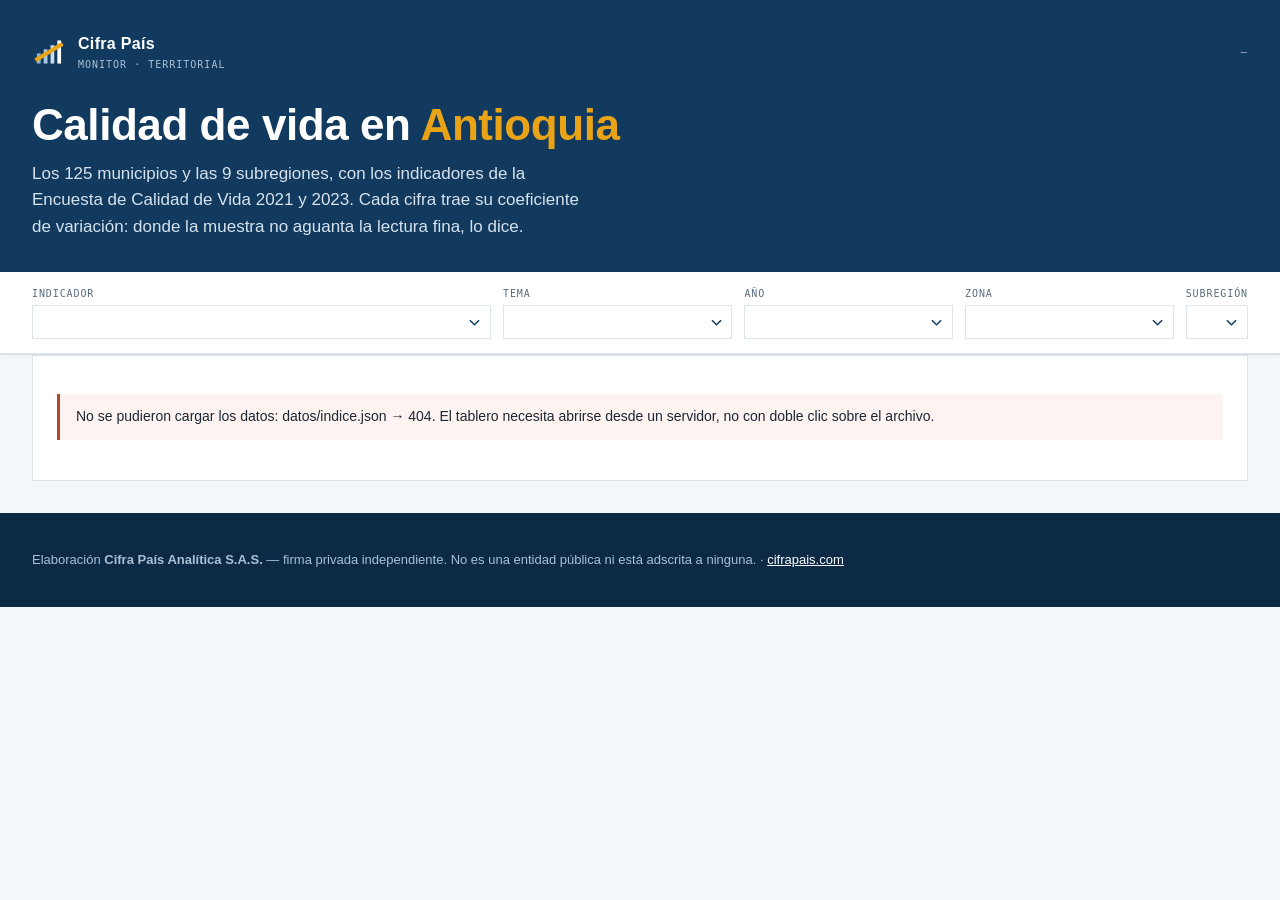
==== monitor/Territorio/index.html @ 0c658061 "Tablero territorial de Antioquia: estructura, estilos y logica" ====
<!doctype html>
<html lang="es">
<head>
<meta charset="utf-8">
<meta name="viewport" content="width=device-width, initial-scale=1">

<title>Cifra País Monitor · Calidad de vida en Antioquia</title>
<meta name="description" content="Encuesta de Calidad de Vida 2021 y 2023 para los 125 municipios y las 9 subregiones de Antioquia, con población, PIB per cápita e Índice de Ciudades Modernas. Mapa, ranking y comparador.">
<meta name="author" content="Cifra País Analítica S.A.S.">
<meta name="theme-color" content="#113A5E">

<meta property="og:site_name" content="Cifra País">
<meta property="og:title" content="Calidad de vida en Antioquia · Cifra País Monitor">
<meta property="og:description" content="1.252 indicadores de la ECV para los 125 municipios de Antioquia, comparables por subregión, con PIB per cápita e ICM.">
<meta property="og:type" content="website">
<meta property="og:url" content="https://cifrapais.com/monitor/Territorio/">
<meta name="twitter:card" content="summary_large_image">

<link rel="icon" href="../../assets/img/favicon.svg" type="image/svg+xml">
<link rel="stylesheet" href="estilos.css?v=1.0.0">
</head>
<body>

<!-- ══ Cabecera ═══════════════════════════════════════════════════════════ -->
<header class="cabeza">
  <div class="envoltura">
    <div class="cabeza__reja">
      <a class="marca" href="https://cifrapais.com/">
        <svg class="marca__simbolo" viewBox="0 0 100 100" aria-hidden="true" focusable="false">
          <g stroke-linecap="butt">
            <line x1="20" y1="84" x2="20" y2="54" stroke="#8FB4D6" stroke-width="11"/>
            <line x1="40" y1="84" x2="40" y2="42" stroke="#A9C8E4" stroke-width="11"/>
            <line x1="60" y1="84" x2="60" y2="30" stroke="#C9DDEF" stroke-width="11"/>
            <line x1="80" y1="84" x2="80" y2="16" stroke="#FFFFFF" stroke-width="11"/>
            <line x1="10" y1="74" x2="90" y2="26" stroke="#E8A317" stroke-width="12"/>
          </g>
        </svg>
        <span>
          <span class="marca__nombre" translate="no">Cifra País</span>
          <span class="marca__desc">Monitor · Territorial</span>
        </span>
      </a>
      <p class="cabeza__corte" id="corte">—</p>
    </div>

    <h1 class="cabeza__titulo">Calidad de vida en <b>Antioquia</b></h1>
    <p class="cabeza__bajada">
      Los 125 municipios y las 9 subregiones, con los indicadores de la Encuesta
      de Calidad de Vida 2021 y 2023. Cada cifra trae su coeficiente de
      variación: donde la muestra no aguanta la lectura fina, lo dice.
    </p>
  </div>
</header>

<!-- ══ Controles globales ═════════════════════════════════════════════════
     Un solo juego de controles para todas las vistas: el indicador que se elige
     acá es el que pinta el mapa, ordena el ranking y alimenta la comparación.
     Evita tener que reconfigurar cada pestaña por separado.               ══ -->
<div class="controles">
  <div class="envoltura">
    <div class="controles__reja">

      <div class="campo">
        <label class="campo__rotulo" for="c-indicador">Indicador</label>
        <select class="campo__control" id="c-indicador"></select>
      </div>

      <div class="campo">
        <label class="campo__rotulo" for="c-tema">Tema</label>
        <select class="campo__control" id="c-tema"></select>
      </div>

      <div class="campo">
        <label class="campo__rotulo" for="c-anio">Año</label>
        <select class="campo__control" id="c-anio"></select>
      </div>

      <div class="campo">
        <label class="campo__rotulo" for="c-zona">Zona</label>
        <select class="campo__control" id="c-zona"></select>
      </div>

      <div class="campo">
        <label class="campo__rotulo" for="c-sub">Subregión</label>
        <select class="campo__control" id="c-sub"></select>
      </div>

    </div>
  </div>
</div>

<!-- ══ Pestañas ═══════════════════════════════════════════════════════════ -->
<nav class="pestanas" aria-label="Vistas del tablero">
  <div class="envoltura">
    <ul class="pestanas__lista" id="pestanas" role="tablist"></ul>
  </div>
</nav>

<main class="envoltura">

  <!-- ── Resumen ─────────────────────────────────────────────────────────── -->
  <section class="panel" id="p-resumen" role="tabpanel" aria-labelledby="t-resumen">
    <div class="reja3" id="resumen-kpis"></div>
    <div class="tarjeta" style="margin-top:1rem">
      <h2 class="tarjeta__titulo" id="resumen-titulo">—</h2>
      <p class="tarjeta__nota" id="resumen-nota">—</p>
      <div id="resumen-extremos" class="reja3"></div>
      <p class="fuente" id="resumen-fuente"></p>
    </div>
  </section>

  <!-- ── Mapa ────────────────────────────────────────────────────────────── -->
  <section class="panel" id="p-mapa" role="tabpanel" aria-labelledby="t-mapa" hidden>
    <div class="reja2">
      <div class="tarjeta">
        <h2 class="tarjeta__titulo" id="mapa-titulo">—</h2>
        <p class="tarjeta__nota">Pasá el cursor por un municipio para ver su cifra; hacé clic para llevarlo a la comparación.</p>
        <div id="mapa-lienzo"></div>
        <div class="escala">
          <span id="escala-min">—</span>
          <svg class="escala__barra" id="escala-barra" viewBox="0 0 100 10" preserveAspectRatio="none" aria-hidden="true"></svg>
          <span id="escala-max">—</span>
        </div>
        <p class="fuente" id="mapa-fuente"></p>
      </div>
      <div class="tarjeta">
        <h2 class="tarjeta__titulo">Ranking</h2>
        <p class="tarjeta__nota">De mayor a menor.</p>
        <div class="tabla-caja" id="mapa-ranking"></div>
      </div>
    </div>
  </section>

  <!-- ── Ranking completo ────────────────────────────────────────────────── -->
  <section class="panel" id="p-ranking" role="tabpanel" aria-labelledby="t-ranking" hidden>
    <div class="tarjeta">
      <h2 class="tarjeta__titulo">Tabla municipal</h2>
      <p class="tarjeta__nota">Clic en un encabezado para ordenar. Δ = diferencia frente al total departamental. CV = coeficiente de variación; por encima de 15 % la cifra no admite lectura fina.</p>
      <div class="tabla-caja" id="tabla-ranking"></div>
      <p class="fuente" id="ranking-fuente"></p>
    </div>
  </section>

  <!-- ── Comparar ────────────────────────────────────────────────────────── -->
  <section class="panel" id="p-comparar" role="tabpanel" aria-labelledby="t-comparar" hidden>
    <div class="tarjeta">
      <h2 class="tarjeta__titulo">Comparar territorios</h2>
      <p class="tarjeta__nota">Agregá municipios, subregiones o el departamento: vas a ver el mismo indicador en todos, con las dos ondas de la encuesta cuando el indicador existe en ambas.</p>
      <div class="campo" style="max-width:420px;margin-bottom:1rem">
        <label class="campo__rotulo" for="c-agregar">Agregar territorio</label>
        <select class="campo__control" id="c-agregar"></select>
      </div>
      <div class="pastillas" id="comparar-pastillas"></div>
      <div id="comparar-lienzo"></div>
      <p class="fuente" id="comparar-fuente"></p>
    </div>
  </section>

  <!-- ── Subregiones ─────────────────────────────────────────────────────── -->
  <section class="panel" id="p-subregiones" role="tabpanel" aria-labelledby="t-subregiones" hidden>
    <div class="tarjeta">
      <h2 class="tarjeta__titulo">Las nueve subregiones</h2>
      <p class="tarjeta__nota">Cifra publicada por la encuesta para cada subregión, no un promedio de sus municipios: promediarlos sin ponderar por población daría un número que no existe.</p>
      <div id="sub-lienzo"></div>
      <div class="tabla-caja" id="sub-tabla" style="margin-top:1rem"></div>
      <p class="fuente" id="sub-fuente"></p>
    </div>
  </section>

  <!-- ── Dispersión ──────────────────────────────────────────────────────── -->
  <section class="panel" id="p-dispersion" role="tabpanel" aria-labelledby="t-dispersion" hidden>
    <div class="tarjeta">
      <h2 class="tarjeta__titulo">Dos indicadores a la vez</h2>
      <p class="tarjeta__nota">Cada punto es un municipio, coloreado por subregión. Que dos indicadores se muevan juntos no dice cuál causa al otro.</p>
      <div class="campo" style="max-width:520px;margin-bottom:1rem">
        <label class="campo__rotulo" for="c-eje-y">Indicador del eje vertical</label>
        <select class="campo__control" id="c-eje-y"></select>
      </div>
      <div id="disp-lienzo"></div>
      <p class="fuente" id="disp-fuente"></p>
    </div>
  </section>

  <!-- ── Contexto: población, PIB per cápita, ICM ────────────────────────── -->
  <section class="panel" id="p-contexto" role="tabpanel" aria-labelledby="t-contexto" hidden>
    <div class="tarjeta">
      <h2 class="tarjeta__titulo">Población, PIB per cápita e Índice de Ciudades Modernas</h2>
      <p class="tarjeta__nota">Series municipales independientes de la encuesta. El valor agregado del DANE va a precios corrientes: entre dos años distintos, parte de la diferencia es inflación.</p>
      <div class="campo" style="max-width:340px;margin-bottom:1rem">
        <label class="campo__rotulo" for="c-serie">Serie</label>
        <select class="campo__control" id="c-serie">
          <option value="pc">PIB per cápita (COP corrientes)</option>
          <option value="pob">Población</option>
          <option value="icm">ICM · índice general</option>
          <option value="pcc">ICM · productividad y competitividad</option>
          <option value="gpi">ICM · gobernanza y participación</option>
          <option value="eis">ICM · equidad e inclusión social</option>
        </select>
      </div>
      <div id="ctx-lienzo"></div>
      <div class="tabla-caja" id="ctx-tabla" style="margin-top:1rem"></div>
      <p class="fuente" id="ctx-fuente"></p>
    </div>
  </section>

  <!-- ── Ficha municipal ─────────────────────────────────────────────────── -->
  <section class="panel" id="p-ficha" role="tabpanel" aria-labelledby="t-ficha" hidden>
    <div class="tarjeta">
      <div class="campo" style="max-width:380px;margin-bottom:1rem">
        <label class="campo__rotulo" for="c-ficha">Municipio</label>
        <select class="campo__control" id="c-ficha"></select>
      </div>
      <div id="ficha-lienzo"></div>
    </div>
  </section>

  <!-- ── Explorador ──────────────────────────────────────────────────────── -->
  <section class="panel" id="p-explorar" role="tabpanel" aria-labelledby="t-explorar" hidden>
    <div class="tarjeta">
      <h2 class="tarjeta__titulo" id="explorar-titulo">Todos los indicadores</h2>
      <p class="tarjeta__nota">Buscá por nombre y elegí uno para llevarlo al mapa y al ranking.</p>
      <div class="campo" style="max-width:520px;margin-bottom:1rem">
        <label class="campo__rotulo" for="c-buscar">Buscar indicador</label>
        <input class="campo__control" id="c-buscar" type="search" autocomplete="off"
               placeholder="informalidad, agua potable, analfabetismo…">
      </div>
      <div class="tabla-caja" id="explorar-tabla"></div>
    </div>
  </section>

  <!-- ── Metodología ─────────────────────────────────────────────────────── -->
  <section class="panel" id="p-metodo" role="tabpanel" aria-labelledby="t-metodo" hidden>
    <div class="tarjeta prosa">
      <h2 class="tarjeta__titulo">De dónde sale cada cifra</h2>
      <div id="metodo-fuentes"></div>

      <h3>Qué se puede comparar y qué no</h3>
      <ul>
        <li><b>Entre municipios, dentro del mismo año:</b> sí. Es la comparación para la que la encuesta fue diseñada.</li>
        <li><b>Entre 2021 y 2023:</b> solo en los <b id="metodo-comunes">—</b> indicadores que aparecen en las dos ondas. El selector de año avisa cuando un indicador existe en un solo año.</li>
        <li><b>Entre municipio y subregión:</b> sí, pero la cifra subregional es la que publica la encuesta, no el promedio de sus municipios.</li>
        <li><b>PIB per cápita entre años:</b> con cuidado. El valor agregado del DANE va a precios corrientes, así que el crecimiento incluye inflación.</li>
      </ul>

      <h3>El coeficiente de variación</h3>
      <p>
        La ECV es una encuesta por muestreo, no un censo. El coeficiente de
        variación mide cuánto se movería la cifra si se repitiera el ejercicio
        con otra muestra. Se muestra al lado de cada dato y por encima del 15 %
        aparece en rojo: ahí el número sirve para ver un orden de magnitud, no
        para afirmar que un municipio superó a otro por dos décimas.
      </p>

      <h3>Cómo se armó el mapa</h3>
      <p>
        La geometría es el Marco Geoestadístico Nacional del DANE, simplificada
        para que pese 68 KB. La asignación de cada municipio a su subregión sale
        del Anuario Estadístico de la Gobernación de Antioquia: 10 municipios en
        el Valle de Aburrá, 6 en Bajo Cauca, 6 en Magdalena Medio, 10 en
        Nordeste, 17 en Norte, 19 en Occidente, 23 en Oriente, 23 en Suroeste y
        11 en Urabá. La encuesta llama «Área Metropolitana» al Valle de Aburrá;
        son los mismos diez municipios.
      </p>

      <h3>Qué quedó fuera</h3>
      <p>
        La encuesta publica también cortes por zona (25), provincia (6) y comunas
        de Medellín. No se cargaron acá para no mezclar niveles territoriales que
        no son comparables entre sí. Están en la fuente original.
      </p>
    </div>
  </section>

</main>

<div class="globo" id="globo" hidden role="status"></div>

<footer class="pie">
  <div class="envoltura">
    <p>
      Elaboración <b>Cifra País Analítica S.A.S.</b> — firma privada
      independiente. No es una entidad pública ni está adscrita a ninguna.
      · <a href="https://cifrapais.com/">cifrapais.com</a>
    </p>
  </div>
</footer>

<noscript>
  <div class="envoltura">
    <p class="aviso">Este tablero necesita JavaScript para dibujar el mapa y las
    tablas. Los datos están en archivos JSON dentro de esta misma carpeta y se
    pueden descargar directamente.</p>
  </div>
</noscript>

<script src="app.js?v=1.0.0" defer></script>
</body>
</html>
---- monitor/Territorio/estilos.css ----
/* ===========================================================================
   CIFRA PAÍS · Tablero territorial de Antioquia
   Paleta y tipografía del manual de marca. Sin dependencias externas: el mapa
   y las gráficas se dibujan en SVG con la API del navegador.
   =========================================================================== */

:root{
  --registro:#113A5E;      /* Azul Registro   */
  --profundo:#0C2A45;      /* fondo oscuro    */
  --cifra:#E8A317;         /* Amarillo Cifra  */
  --papel:#FFFFFF;
  --niebla:#F4F7FA;
  --linea:#DDE5EC;
  --texto:#1B2733;
  --suave:#5A6B7C;
  --claro:#A9C0D6;
  --alerta:#B4472E;
  --mono:"Courier Prime",ui-monospace,"SF Mono",Menlo,Consolas,monospace;
  --letra:"Helvetica Neue",Helvetica,"Nimbus Sans",Inter,Arial,sans-serif;
}

*,*::before,*::after{box-sizing:border-box}
html{-webkit-text-size-adjust:100%}
body{
  margin:0;background:var(--niebla);color:var(--texto);
  font-family:var(--letra);font-size:16px;line-height:1.55;
}
h1,h2,h3,h4{margin:0;line-height:1.15;letter-spacing:-0.01em}
a{color:var(--registro)}

.envoltura{max-width:1400px;margin:0 auto;padding:0 clamp(1rem,3vw,2rem)}

/* ── Cabecera ────────────────────────────────────────────────────────────── */
.cabeza{background:var(--registro);color:#FFF;padding:clamp(1.25rem,3vw,2rem) 0}
.cabeza__reja{display:flex;flex-wrap:wrap;gap:1rem;align-items:flex-start;justify-content:space-between}
.marca{display:flex;align-items:center;gap:0.75rem;text-decoration:none;color:#FFF}
.marca__simbolo{width:34px;height:34px;flex:none}
.marca__nombre{display:block;font-weight:700;letter-spacing:0.02em}
.marca__desc{display:block;font-family:var(--mono);font-size:0.625rem;letter-spacing:0.1em;
  text-transform:uppercase;color:var(--claro)}
.cabeza__corte{font-family:var(--mono);font-size:0.6875rem;letter-spacing:0.08em;
  text-transform:uppercase;color:var(--claro);text-align:right}
.cabeza__titulo{margin-top:clamp(1rem,2.5vw,1.75rem);font-size:clamp(1.75rem,4vw,2.75rem);font-weight:700}
.cabeza__titulo b{color:var(--cifra);font-weight:700}
.cabeza__bajada{margin:0.625rem 0 0;max-width:60ch;color:#D6E3EE;font-size:clamp(0.9375rem,1.4vw,1.0625rem)}

/* ── Controles globales ──────────────────────────────────────────────────── */
.controles{background:var(--papel);border-bottom:1px solid var(--linea);
  position:sticky;top:0;z-index:20;box-shadow:0 1px 3px rgba(17,58,94,.06)}
.controles__reja{display:grid;gap:0.75rem;padding:0.875rem 0;
  grid-template-columns:minmax(0,1fr);align-items:end}
@media(min-width:860px){
  .controles__reja{grid-template-columns:minmax(0,2.2fr) minmax(0,1.1fr) minmax(0,1fr) minmax(0,1fr) auto}
}
.campo{min-width:0}
.campo__rotulo{display:block;margin-bottom:0.25rem;font-family:var(--mono);font-size:0.625rem;
  letter-spacing:0.09em;text-transform:uppercase;color:var(--suave)}
.campo__control{
  width:100%;padding:0.5rem 0.625rem;border:1px solid var(--linea);border-radius:0;
  background:var(--papel);color:var(--texto);font-family:var(--letra);font-size:0.875rem;
}
.campo__control:focus-visible{outline:2px solid var(--cifra);outline-offset:1px;border-color:var(--registro)}
select.campo__control{appearance:none;
  background-image:url("data:image/svg+xml,%3Csvg xmlns='http://www.w3.org/2000/svg' viewBox='0 0 12 8'%3E%3Cpath d='M1 1.5 6 6.5l5-5' fill='none' stroke='%23113A5E' stroke-width='1.6'/%3E%3C/svg%3E");
  background-repeat:no-repeat;background-position:right 0.6rem center;background-size:0.7rem;padding-right:1.9rem}

.boton{
  padding:0.5rem 0.875rem;border:1px solid var(--registro);background:var(--registro);color:#FFF;
  font-family:var(--letra);font-size:0.8125rem;font-weight:500;cursor:pointer;white-space:nowrap;
}
.boton:hover{background:#0E3050}
.boton--claro{background:transparent;color:var(--registro)}
.boton--claro:hover{background:var(--niebla)}
.boton:focus-visible{outline:2px solid var(--cifra);outline-offset:2px}

/* ── Pestañas ────────────────────────────────────────────────────────────── */
.pestanas{background:var(--papel);border-bottom:1px solid var(--linea);overflow-x:auto;
  scrollbar-width:thin}
.pestanas__lista{display:flex;gap:0;margin:0;padding:0;list-style:none;min-width:max-content}
.pestana{
  padding:0.75rem 1rem;border:0;border-bottom:3px solid transparent;background:transparent;
  color:var(--suave);font-family:var(--letra);font-size:0.875rem;font-weight:500;cursor:pointer;
}
.pestana:hover{color:var(--registro);background:var(--niebla)}
.pestana[aria-selected="true"]{color:var(--registro);border-bottom-color:var(--cifra);font-weight:700}
.pestana:focus-visible{outline:2px solid var(--cifra);outline-offset:-2px}

/* ── Paneles ─────────────────────────────────────────────────────────────── */
.panel{padding:clamp(1.25rem,3vw,2rem) 0}
.panel[hidden]{display:none}
.tarjeta{background:var(--papel);border:1px solid var(--linea);padding:clamp(1rem,2vw,1.5rem)}
.tarjeta+.tarjeta{margin-top:1rem}
.tarjeta__titulo{font-size:1.0625rem;font-weight:700;margin-bottom:0.25rem}
.tarjeta__nota{font-size:0.8125rem;color:var(--suave);margin:0 0 1rem}

.reja2{display:grid;gap:1rem;grid-template-columns:minmax(0,1fr)}
@media(min-width:960px){.reja2{grid-template-columns:minmax(0,1.35fr) minmax(0,1fr)}}
.reja3{display:grid;gap:1rem;grid-template-columns:repeat(auto-fit,minmax(210px,1fr))}

/* ── KPI ─────────────────────────────────────────────────────────────────── */
.kpi{background:var(--papel);border:1px solid var(--linea);border-top:3px solid var(--registro);padding:1rem}
.kpi--acento{border-top-color:var(--cifra)}
.kpi__rotulo{font-family:var(--mono);font-size:0.625rem;letter-spacing:0.09em;text-transform:uppercase;color:var(--suave)}
.kpi__valor{font-size:clamp(1.5rem,3vw,2rem);font-weight:700;line-height:1.1;margin-top:0.25rem;
  font-variant-numeric:tabular-nums}
.kpi__valor--acento{color:var(--cifra)}
.kpi__nota{font-family:var(--mono);font-size:0.6875rem;color:var(--suave);margin-top:0.25rem}

/* ── Mapa ────────────────────────────────────────────────────────────────── */
.mapa{width:100%;height:auto;display:block;background:var(--niebla)}
.mapa__mun{stroke:#FFF;stroke-width:0.4;cursor:pointer;transition:stroke-width .1s linear}
.mapa__mun:hover,.mapa__mun:focus{stroke:var(--registro);stroke-width:1.6;outline:none}
.mapa__mun[data-sel="1"]{stroke:var(--cifra);stroke-width:2}
.mapa__mun--nulo{fill:#E4EAF0}
.escala{display:flex;align-items:center;gap:0.5rem;margin-top:0.75rem;
  font-family:var(--mono);font-size:0.6875rem;color:var(--suave)}
.escala__barra{flex:1;height:10px;min-width:80px}

.globo{
  position:fixed;pointer-events:none;z-index:60;background:var(--profundo);color:#FFF;
  padding:0.5rem 0.75rem;font-size:0.8125rem;max-width:250px;box-shadow:0 4px 12px rgba(0,0,0,.25);
}
.globo[hidden]{display:none}
.globo__nom{font-weight:700}
.globo__val{font-family:var(--mono);color:var(--cifra)}
.globo__sub{font-family:var(--mono);font-size:0.6875rem;color:var(--claro)}

/* ── Tablas ──────────────────────────────────────────────────────────────── */
.tabla-caja{overflow-x:auto;max-height:70vh;overflow-y:auto}
.tabla{width:100%;border-collapse:collapse;font-size:0.875rem}
.tabla th,.tabla td{padding:0.5rem 0.625rem;text-align:left;border-bottom:1px solid var(--linea);white-space:nowrap}
.tabla thead th{position:sticky;top:0;background:var(--papel);z-index:2;
  font-family:var(--mono);font-size:0.6875rem;letter-spacing:0.06em;text-transform:uppercase;
  color:var(--suave);cursor:pointer;user-select:none}
.tabla thead th:hover{color:var(--registro)}
.tabla thead th[aria-sort]{color:var(--registro)}
.tabla .num{text-align:right;font-variant-numeric:tabular-nums}
.tabla tbody tr:hover{background:var(--niebla)}
.tabla tbody tr[data-sel="1"]{background:#FFF6E3}
.pos{font-family:var(--mono);color:var(--suave);font-size:0.8125rem}
.cv-alto{color:var(--alerta);font-family:var(--mono);font-size:0.75rem}

/* ── Fichas y misceláneos ────────────────────────────────────────────────── */
.pastilla{display:inline-flex;align-items:center;gap:0.375rem;padding:0.25rem 0.5rem;
  border:1px solid var(--linea);background:var(--niebla);font-family:var(--mono);font-size:0.75rem}
.pastilla button{border:0;background:transparent;cursor:pointer;color:var(--suave);font-size:1rem;line-height:1;padding:0}
.pastilla button:hover{color:var(--alerta)}
.pastillas{display:flex;flex-wrap:wrap;gap:0.375rem;margin-bottom:1rem}

.fuente{font-family:var(--mono);font-size:0.6875rem;color:var(--suave);margin-top:1rem;line-height:1.5}
.aviso{border-left:3px solid var(--cifra);background:#FFFBF2;padding:0.75rem 1rem;font-size:0.875rem;margin-bottom:1rem}
.aviso--riesgo{border-left-color:var(--alerta);background:#FDF3F1}
.vacio{padding:2rem;text-align:center;color:var(--suave);font-size:0.9375rem}
.cargando{padding:2rem;text-align:center;color:var(--suave);font-family:var(--mono);font-size:0.8125rem}

.lista-limpia{list-style:none;margin:0;padding:0}
.prosa p{margin:0 0 0.75rem;max-width:70ch}
.prosa h3{margin:1.25rem 0 0.5rem;font-size:0.9375rem}
.prosa ul{margin:0 0 0.75rem;padding-left:1.25rem;max-width:70ch;font-size:0.9375rem}
.prosa li{margin-bottom:0.25rem}

.pie{background:var(--profundo);color:var(--claro);padding:1.5rem 0;margin-top:2rem;font-size:0.8125rem}
.pie a{color:#FFF}

.oculto-visual{position:absolute;width:1px;height:1px;padding:0;margin:-1px;overflow:hidden;
  clip:rect(0 0 0 0);white-space:nowrap;border:0}

@media(prefers-reduced-motion:reduce){*{transition:none!important;animation:none!important}}
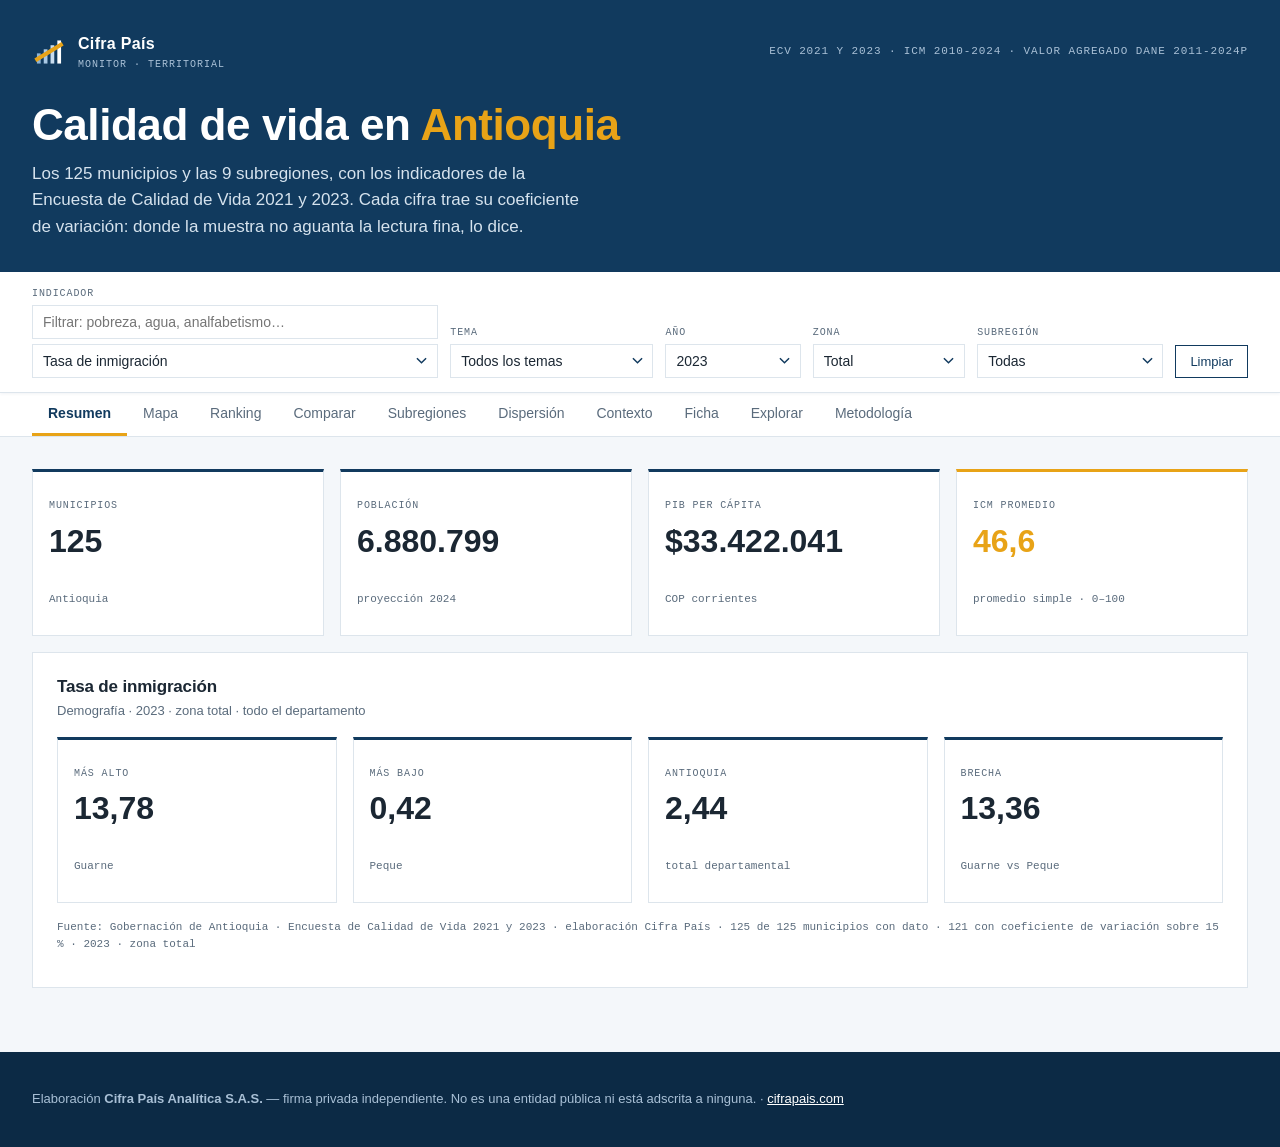
==== commit c2f158ad: "UX: filtro de indicadores, senal de carga, boton limpiar y mejoras tactiles" ====
--- a/monitor/Territorio/index.html
+++ b/monitor/Territorio/index.html
@@ -17,7 +17,7 @@
 <meta name="twitter:card" content="summary_large_image">
 
 <link rel="icon" href="../../assets/img/favicon.svg" type="image/svg+xml">
-<link rel="stylesheet" href="estilos.css?v=1.0.0">
+<link rel="stylesheet" href="estilos.css?v=1.1.0">
 </head>
 <body>
 
@@ -60,9 +60,12 @@
   <div class="envoltura">
     <div class="controles__reja">
 
-      <div class="campo">
-        <label class="campo__rotulo" for="c-indicador">Indicador</label>
-        <select class="campo__control" id="c-indicador"></select>
+      <div class="campo campo--indicador">
+        <label class="campo__rotulo" for="c-filtro">Indicador <span id="c-cuenta" class="campo__cuenta"></span></label>
+        <input class="campo__control campo__control--busca" id="c-filtro" type="search"
+               autocomplete="off" placeholder="Filtrar: pobreza, agua, analfabetismo…"
+               aria-controls="c-indicador">
+        <select class="campo__control" id="c-indicador" aria-label="Indicador"></select>
       </div>
 
       <div class="campo">
@@ -85,6 +88,11 @@
         <select class="campo__control" id="c-sub"></select>
       </div>
 
+      <div class="campo">
+        <span class="campo__rotulo" aria-hidden="true">&nbsp;</span>
+        <button class="boton boton--claro" id="c-limpiar" type="button">Limpiar</button>
+      </div>
+
     </div>
   </div>
 </div>
@@ -95,6 +103,8 @@
     <ul class="pestanas__lista" id="pestanas" role="tablist"></ul>
   </div>
 </nav>
+
+<p class="cargando-barra" id="cargando" hidden role="status">Cargando datos del tema…</p>
 
 <main class="envoltura">
 
@@ -293,6 +303,6 @@
   </div>
 </noscript>
 
-<script src="app.js?v=1.0.0" defer></script>
+<script src="app.js?v=1.1.0" defer></script>
 </body>
 </html>
--- a/monitor/Territorio/estilos.css
+++ b/monitor/Territorio/estilos.css
@@ -49,8 +49,23 @@
   position:sticky;top:0;z-index:20;box-shadow:0 1px 3px rgba(17,58,94,.06)}
 .controles__reja{display:grid;gap:0.75rem;padding:0.875rem 0;
   grid-template-columns:minmax(0,1fr);align-items:end}
-@media(min-width:860px){
-  .controles__reja{grid-template-columns:minmax(0,2.2fr) minmax(0,1.1fr) minmax(0,1fr) minmax(0,1fr) auto}
+@media(min-width:760px){
+  .controles__reja{grid-template-columns:repeat(2,minmax(0,1fr))}
+  .campo--indicador{grid-column:1 / -1}
+}
+@media(min-width:1120px){
+  .controles__reja{
+    grid-template-columns:minmax(0,2.4fr) minmax(0,1.2fr) minmax(0,0.8fr) minmax(0,0.9fr) minmax(0,1.1fr) auto;
+  }
+  .campo--indicador{grid-column:auto}
+}
+/* El campo de indicador lleva dos controles apilados: el filtro de texto y la
+   lista. Sin el hueco, el borde de uno toca el del otro y parecen un solo
+   control partido. */
+.campo--indicador .campo__control--busca{margin-bottom:0.3rem}
+.campo__cuenta{
+  font-family:var(--mono);font-size:0.625rem;color:var(--registro);
+  text-transform:none;letter-spacing:0;
 }
 .campo{min-width:0}
 .campo__rotulo{display:block;margin-bottom:0.25rem;font-family:var(--mono);font-size:0.625rem;
@@ -60,6 +75,9 @@
   background:var(--papel);color:var(--texto);font-family:var(--letra);font-size:0.875rem;
 }
 .campo__control:focus-visible{outline:2px solid var(--cifra);outline-offset:1px;border-color:var(--registro)}
+/* La lista de indicadores puede quedar en cero resultados tras filtrar: se
+   marca en rojo para que se note que el filtro es el que está mordiendo. */
+.campo__control[data-vacio="1"]{border-color:var(--alerta);background:#FDF3F1}
 select.campo__control{appearance:none;
   background-image:url("data:image/svg+xml,%3Csvg xmlns='http://www.w3.org/2000/svg' viewBox='0 0 12 8'%3E%3Cpath d='M1 1.5 6 6.5l5-5' fill='none' stroke='%23113A5E' stroke-width='1.6'/%3E%3C/svg%3E");
   background-repeat:no-repeat;background-position:right 0.6rem center;background-size:0.7rem;padding-right:1.9rem}
@@ -166,3 +184,33 @@
   clip:rect(0 0 0 0);white-space:nowrap;border:0}
 
 @media(prefers-reduced-motion:reduce){*{transition:none!important;animation:none!important}}
+
+/* ── Señal de carga ──────────────────────────────────────────────────────── */
+/* Los archivos de tema pesan entre 20 KB y 4 MB. Sin este aviso, cambiar de
+   tema parece un clic al vacío durante varios segundos. */
+.cargando-barra{
+  margin:0;padding:0.5rem 0;text-align:center;
+  background:var(--cifra);color:var(--registro);
+  font-family:var(--mono);font-size:0.75rem;letter-spacing:0.06em;
+  text-transform:uppercase;position:sticky;top:0;z-index:30;
+}
+.cargando-barra[hidden]{display:none}
+
+/* ── Mapa: alto adaptable ────────────────────────────────────────────────── */
+/* Antes el SVG tenía alto fijo y en móvil quedaba una franja diminuta o una
+   columna larguísima. Ahora se limita por la altura de la ventana. */
+#mapa-lienzo .mapa{max-height:min(78vh,760px);width:100%}
+
+/* ── Toque táctil ────────────────────────────────────────────────────────── */
+/* En pantalla táctil no hay cursor que pasear: el globo del mapa aparece al
+   tocar, y las filas de tabla necesitan altura suficiente para el dedo. */
+@media(pointer:coarse){
+  .tabla th,.tabla td{padding:0.7rem 0.625rem}
+  .pestana{padding:0.85rem 1rem}
+  .campo__control{font-size:16px}  /* evita el zoom automático de iOS */
+}
+
+/* ── Reduce el salto de la barra pegajosa en pantallas bajas ─────────────── */
+@media(max-height:620px){
+  .controles{position:static}
+}
